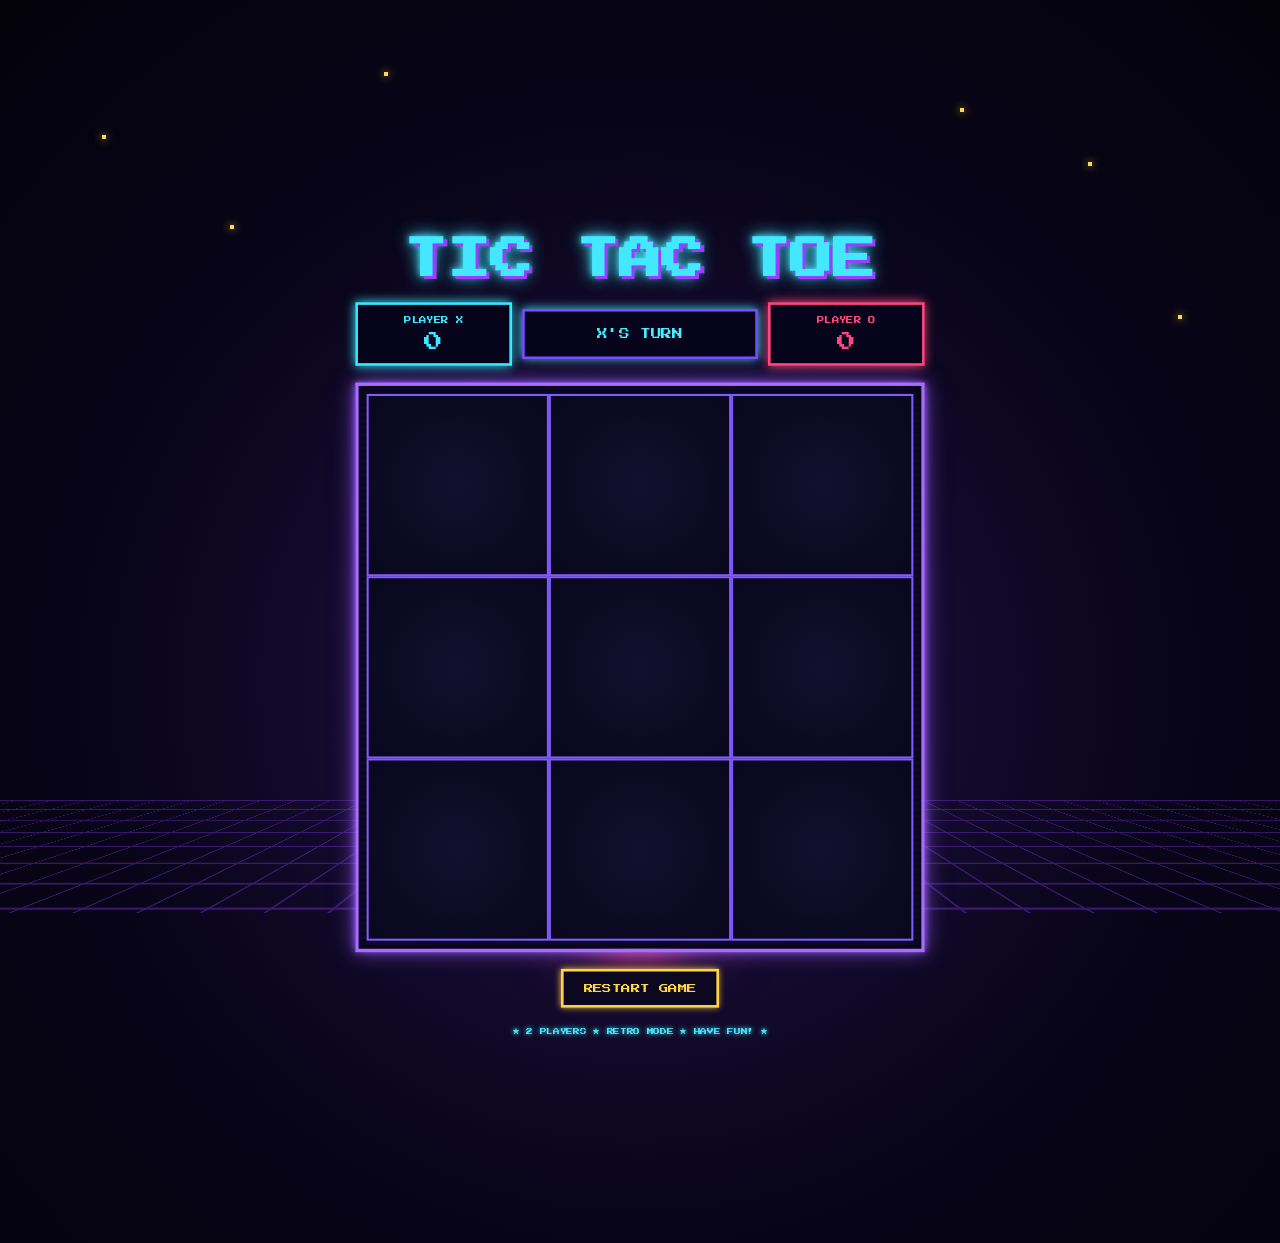
==== Tic Tac Toe.html @ 78d06068 "Add initial implementation of Tic Tac Toe game" ====
<!DOCTYPE html>
<html lang="en">
<head>
<meta charset="UTF-8">
<meta name="viewport" content="width=device-width, initial-scale=1.0">

<title>Retro Tic Tac Toe</title>

<style>
@import url('https://fonts.googleapis.com/css2?family=Press+Start+2P&display=swap');

* {
    box-sizing: border-box;
}

body {
    margin: 0;
    min-height: 100vh;
    overflow-x: hidden;
    display: flex;
    justify-content: center;
    align-items: center;

    background:
        radial-gradient(circle at 50% 55%, #25134d 0%, #09051a 55%, #03020b 100%);

    color: white;
    font-family: "Press Start 2P", monospace;
}

/* =========================
   BACKGROUND
========================= */

body::before {
    content: "";
    position: fixed;
    inset: 0;
    pointer-events: none;

    background:
        linear-gradient(
            transparent 95%,
            rgba(0, 255, 255, 0.08) 96%
        );

    background-size: 100% 5px;
    z-index: 10;
}

.stars {
    position: fixed;
    inset: 0;
    pointer-events: none;
}

.star {
    position: absolute;
    width: 4px;
    height: 4px;
    background: #ffd84d;
    box-shadow: 0 0 8px #ffd84d;
    animation: blink 1.5s infinite alternate;
}

.star:nth-child(1) { left: 8%; top: 15%; }
.star:nth-child(2) { left: 18%; top: 25%; }
.star:nth-child(3) { left: 85%; top: 18%; }
.star:nth-child(4) { left: 92%; top: 35%; }
.star:nth-child(5) { left: 75%; top: 12%; }
.star:nth-child(6) { left: 30%; top: 8%; }

@keyframes blink {
    from { opacity: .25; }
    to { opacity: 1; }
}

/* =========================
   GAME CONTAINER
========================= */

.game {
    width: min(95vw, 850px);
    text-align: center;
    position: relative;
    z-index: 2;

    transform: scale(0.67);
    transform-origin: center center;
}

/* =========================
   TITLE
========================= */

.title {
    font-size: clamp(28px, 7vw, 64px);
    margin-bottom: 25px;
    line-height: 1.2;

    color: #43e8ff;

    text-shadow:
        5px 5px 0 #9b3cff,
        0 0 10px #43e8ff,
        0 0 25px #43e8ff;

    animation: titleGlow 2s infinite alternate;
}

@keyframes titleGlow {
    from {
        filter: brightness(.9);
    }
    to {
        filter: brightness(1.25);
    }
}

/* =========================
   SCORE / STATUS
========================= */

.top {
    display: grid;
    grid-template-columns: 1fr 1.5fr 1fr;
    gap: 15px;
    align-items: center;
    margin-bottom: 25px;
}

.panel {
    padding: 18px 10px;
    border: 4px solid;
    background: rgba(5, 4, 25, .85);
    box-shadow: 0 0 15px currentColor;
}

.player-x {
    color: #37eaff;
    border-color: #37eaff;
}

.player-o {
    color: #ff477e;
    border-color: #ff477e;
}

.panel-title {
    font-size: 11px;
    margin-bottom: 12px;
}

.score {
    font-size: 28px;
}

.status {
    min-height: 75px;

    display: flex;
    justify-content: center;
    align-items: center;

    color: #42efff;
    border-color: #784cff;
}

/* =========================
   BOARD
========================= */

.board-wrapper {
    padding: 12px;

    border: 5px solid #a96cff;

    background:
        repeating-linear-gradient(
            0deg,
            #0b0924,
            #0b0924 5px,
            #0f0c2e 5px,
            #0f0c2e 10px
        );

    box-shadow:
        0 0 10px #9b5cff,
        0 0 30px rgba(155, 92, 255, .7),
        inset 0 0 20px #050313;
}

/* Board itself */

.board {
    display: grid;
    grid-template-columns: repeat(3, 1fr);
    aspect-ratio: 1;
}

/* Cells */

.cell {
    position: relative;

    border: 3px solid #805cff;
    background:
        radial-gradient(
            circle,
            #12102d 0%,
            #08071d 100%
        );

    color: white;

    font-family: "Press Start 2P", monospace;
    font-size: clamp(40px, 10vw, 80px);

    cursor: pointer;

    transition:
        transform .1s,
        background .2s,
        box-shadow .2s;
}

.cell:hover {
    background: #191440;

    box-shadow:
        inset 0 0 25px rgba(0, 255, 255, .25);

    transform: scale(.97);
}

/* X */

.cell.x {
    color: #39eaff;

    text-shadow:
        0 0 5px #39eaff,
        0 0 15px #39eaff,
        0 0 30px #39eaff;

    animation: pop .2s ease-out;
}

/* O */

.cell.o {
    color: #ff477e;

    text-shadow:
        0 0 5px #ff477e,
        0 0 15px #ff477e,
        0 0 30px #ff477e;

    animation: pop .2s ease-out;
}

@keyframes pop {
    0% {
        transform: scale(.3);
    }

    70% {
        transform: scale(1.15);
    }

    100% {
        transform: scale(1);
    }
}

/* Winning cells */

.cell.win {
    background: #30235e;

    animation:
        winner .5s infinite alternate;
}

@keyframes winner {
    from {
        box-shadow:
            inset 0 0 10px #ffe34d;
    }

    to {
        box-shadow:
            inset 0 0 35px #ffe34d,
            0 0 20px #ffe34d;
    }
}

/* =========================
   RESTART
========================= */

.restart {
    margin-top: 25px;

    padding: 18px 30px;

    border: 4px solid #ffd447;

    background: #0b0820;

    color: #ffd447;

    font-family: "Press Start 2P", monospace;
    font-size: 14px;

    cursor: pointer;

    box-shadow:
        0 0 10px #ffd447;

    transition: .15s;
}

.restart:hover {
    background: #ffd447;
    color: #080515;

    box-shadow:
        0 0 25px #ffd447;

    transform: translateY(-3px);
}

.restart:active {
    transform: translateY(2px);
}

/* =========================
   FOOTER
========================= */

.footer {
    margin-top: 25px;

    color: #45eaff;

    font-size: 10px;
    line-height: 2;

    text-shadow: 0 0 8px #45eaff;
}

/* =========================
   RETRO SUN
========================= */

.sun {
    position: fixed;

    width: 180px;
    height: 180px;

    left: 50%;
    bottom: -50px;

    transform: translateX(-50%);

    border-radius: 50%;

    background:
        repeating-linear-gradient(
            0deg,
            #ffdd45 0px,
            #ff9d3c 10px,
            #ff477e 20px
        );

    box-shadow:
        0 0 30px #ff477e,
        0 0 70px rgba(255, 71, 126, .5);

    z-index: -2;
}

/* =========================
   SYNTHWAVE GRID
========================= */

.grid-floor {
    position: fixed;

    left: -20%;
    right: -20%;
    bottom: -30px;

    height: 180px;

    background:
        linear-gradient(#8b38ff 2px, transparent 2px),
        linear-gradient(90deg, #8b38ff 2px, transparent 2px);

    background-size: 45px 25px;

    transform:
        perspective(250px)
        rotateX(55deg);

    opacity: .35;

    z-index: -1;
}

/* =========================
   MOBILE
========================= */

@media (max-width: 650px) {

    .game {
        width: 94vw;
    }

    .top {
        grid-template-columns: 1fr;
        gap: 8px;
    }

    .status {
        order: -1;
    }

    .panel {
        padding: 12px;
    }

    .panel-title {
        font-size: 9px;
    }

    .score {
        font-size: 20px;
    }

    .board-wrapper {
        padding: 7px;
    }

    .cell {
        border-width: 2px;
    }

    .restart {
        font-size: 10px;
        padding: 15px 20px;
    }

    .footer {
        font-size: 7px;
    }
}
</style>
</head>

<body>

<div class="stars">
    <div class="star"></div>
    <div class="star"></div>
    <div class="star"></div>
    <div class="star"></div>
    <div class="star"></div>
    <div class="star"></div>
</div>

<div class="sun"></div>
<div class="grid-floor"></div>

<main class="game">

    <h1 class="title">TIC TAC TOE</h1>

    <section class="top">

        <div class="panel player-x">
            <div class="panel-title">PLAYER X</div>
            <div class="score" id="scoreX">0</div>
        </div>

        <div class="panel status" id="status">
            X'S TURN
        </div>

        <div class="panel player-o">
            <div class="panel-title">PLAYER O</div>
            <div class="score" id="scoreO">0</div>
        </div>

    </section>

    <div class="board-wrapper">

        <div class="board">

            <button class="cell" data-index="0"></button>
            <button class="cell" data-index="1"></button>
            <button class="cell" data-index="2"></button>

            <button class="cell" data-index="3"></button>
            <button class="cell" data-index="4"></button>
            <button class="cell" data-index="5"></button>

            <button class="cell" data-index="6"></button>
            <button class="cell" data-index="7"></button>
            <button class="cell" data-index="8"></button>

        </div>

    </div>

    <button class="restart" id="restart">
        RESTART GAME
    </button>

    <div class="footer">
        ★ 2 PLAYERS ★ RETRO MODE ★ HAVE FUN! ★
    </div>

</main>

<script>

const cells = document.querySelectorAll(".cell");
const status = document.getElementById("status");

const scoreX = document.getElementById("scoreX");
const scoreO = document.getElementById("scoreO");

const restart = document.getElementById("restart");

let board = [
    "", "", "",
    "", "", "",
    "", "", ""
];

let currentPlayer = "X";
let gameOver = false;

let scores = {
    X: 0,
    O: 0
};

const winningPatterns = [

    [0, 1, 2],
    [3, 4, 5],
    [6, 7, 8],

    [0, 3, 6],
    [1, 4, 7],
    [2, 5, 8],

    [0, 4, 8],
    [2, 4, 6]

];

/* =========================
   PLAYER MOVE
========================= */

cells.forEach((cell) => {

    cell.addEventListener("click", () => {

        const index = Number(cell.dataset.index);

        if (gameOver) return;

        if (board[index] !== "") return;

        board[index] = currentPlayer;

        cell.textContent = currentPlayer;

        cell.classList.add(
            currentPlayer === "X" ? "x" : "o"
        );

        checkGame();

    });

});

/* =========================
   CHECK GAME
========================= */

function checkGame() {

    for (const pattern of winningPatterns) {

        const [a, b, c] = pattern;

        if (
            board[a] !== "" &&
            board[a] === board[b] &&
            board[b] === board[c]
        ) {

            gameOver = true;

            pattern.forEach(index => {
                cells[index].classList.add("win");
            });

            scores[currentPlayer]++;

            scoreX.textContent = scores.X;
            scoreO.textContent = scores.O;

            status.textContent =
                currentPlayer + " WINS! ★";

            return;
        }
    }

    /* DRAW */

    if (!board.includes("")) {

        gameOver = true;

        status.textContent = "DRAW! ★";

        return;
    }

    /* CHANGE PLAYER */

    currentPlayer =
        currentPlayer === "X" ? "O" : "X";

    status.textContent =
        currentPlayer + "'S TURN";

}

/* =========================
   RESTART
========================= */

restart.addEventListener("click", () => {

    board = [
        "", "", "",
        "", "", "",
        "", "", ""
    ];

    currentPlayer = "X";
    gameOver = false;

    cells.forEach(cell => {

        cell.textContent = "";

        cell.classList.remove(
            "x",
            "o",
            "win"
        );

    });

    status.textContent = "X'S TURN";

});

</script>

</body>
</html>
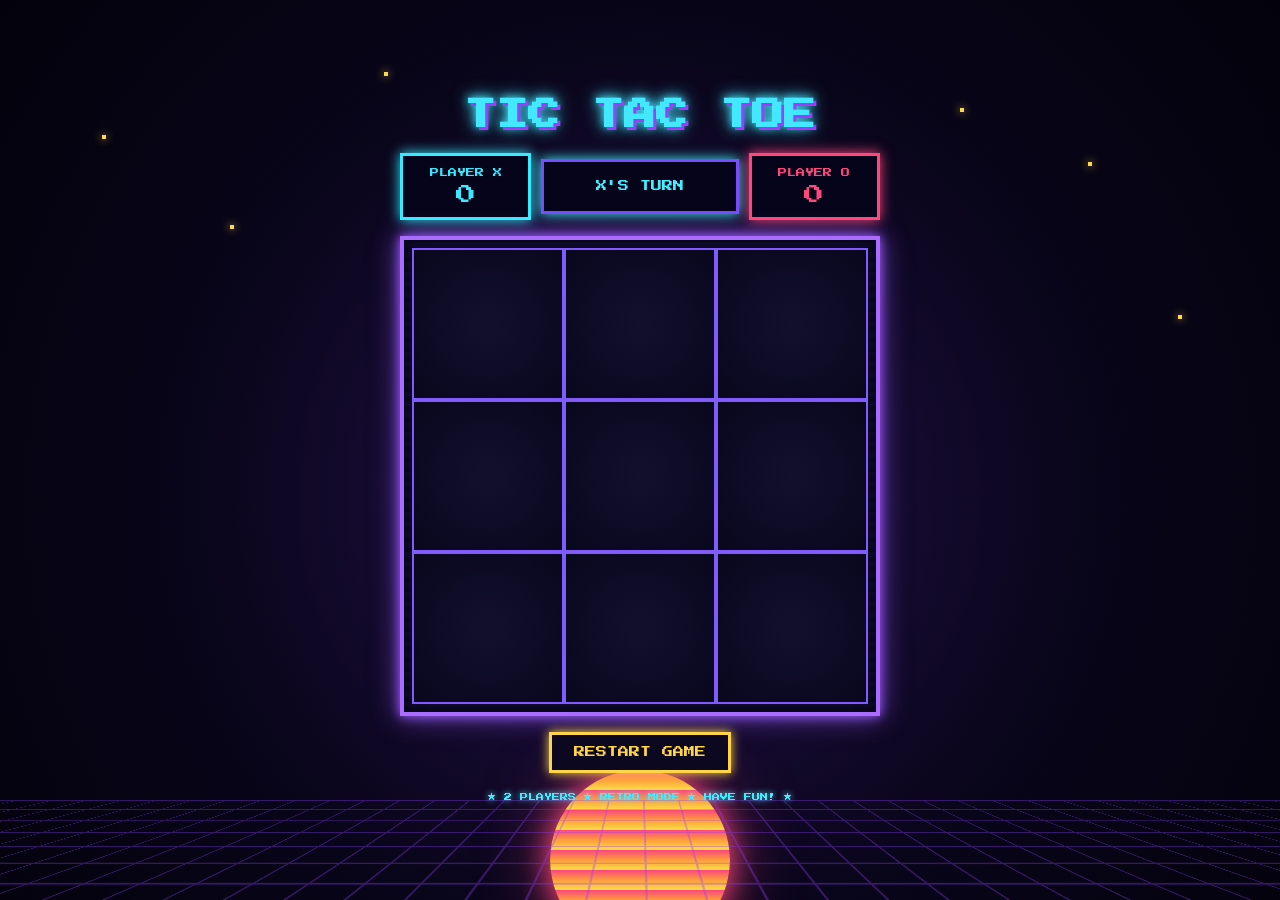
==== commit eabfaea4: "Refactor styles for improved layout and responsiveness Adjusted styles for better responsiveness and" ====
--- a/Tic Tac Toe.html
+++ b/Tic Tac Toe.html
@@ -11,6 +11,10 @@
 
 * {
     box-sizing: border-box;
+}
+
+html, body {
+    height: 100%;
 }
 
 body {
@@ -20,6 +24,7 @@
     display: flex;
     justify-content: center;
     align-items: center;
+    padding: 16px;
 
     background:
         radial-gradient(circle at 50% 55%, #25134d 0%, #09051a 55%, #03020b 100%);
@@ -77,16 +82,17 @@
 
 /* =========================
    GAME CONTAINER
+   (sized with clamp()/vh instead of a blanket
+   transform:scale so it fits laptop screens
+   without ever overflowing or getting tiny)
 ========================= */
 
 .game {
-    width: min(95vw, 850px);
+    width: min(90vw, 480px);
+    max-height: 94vh;
     text-align: center;
     position: relative;
     z-index: 2;
-
-    transform: scale(0.67);
-    transform-origin: center center;
 }
 
 /* =========================
@@ -94,16 +100,16 @@
 ========================= */
 
 .title {
-    font-size: clamp(28px, 7vw, 64px);
-    margin-bottom: 25px;
-    line-height: 1.2;
+    font-size: clamp(18px, 4vw, 32px);
+    margin: 0 0 16px;
+    line-height: 1.3;
 
     color: #43e8ff;
 
     text-shadow:
-        5px 5px 0 #9b3cff,
-        0 0 10px #43e8ff,
-        0 0 25px #43e8ff;
+        3px 3px 0 #9b3cff,
+        0 0 8px #43e8ff,
+        0 0 18px #43e8ff;
 
     animation: titleGlow 2s infinite alternate;
 }
@@ -124,16 +130,16 @@
 .top {
     display: grid;
     grid-template-columns: 1fr 1.5fr 1fr;
-    gap: 15px;
+    gap: 10px;
     align-items: center;
-    margin-bottom: 25px;
+    margin-bottom: 16px;
 }
 
 .panel {
-    padding: 18px 10px;
-    border: 4px solid;
+    padding: 12px 6px;
+    border: 3px solid;
     background: rgba(5, 4, 25, .85);
-    box-shadow: 0 0 15px currentColor;
+    box-shadow: 0 0 12px currentColor;
 }
 
 .player-x {
@@ -147,16 +153,18 @@
 }
 
 .panel-title {
+    font-size: 9px;
+    margin-bottom: 8px;
+}
+
+.score {
+    font-size: 20px;
+}
+
+.status {
+    min-height: 55px;
     font-size: 11px;
-    margin-bottom: 12px;
-}
-
-.score {
-    font-size: 28px;
-}
-
-.status {
-    min-height: 75px;
+    padding: 8px 4px;
 
     display: flex;
     justify-content: center;
@@ -171,9 +179,9 @@
 ========================= */
 
 .board-wrapper {
-    padding: 12px;
-
-    border: 5px solid #a96cff;
+    padding: 8px;
+
+    border: 4px solid #a96cff;
 
     background:
         repeating-linear-gradient(
@@ -186,8 +194,8 @@
 
     box-shadow:
         0 0 10px #9b5cff,
-        0 0 30px rgba(155, 92, 255, .7),
-        inset 0 0 20px #050313;
+        0 0 25px rgba(155, 92, 255, .7),
+        inset 0 0 18px #050313;
 }
 
 /* Board itself */
@@ -203,7 +211,7 @@
 .cell {
     position: relative;
 
-    border: 3px solid #805cff;
+    border: 2px solid #805cff;
     background:
         radial-gradient(
             circle,
@@ -214,7 +222,7 @@
     color: white;
 
     font-family: "Press Start 2P", monospace;
-    font-size: clamp(40px, 10vw, 80px);
+    font-size: clamp(24px, 6vw, 44px);
 
     cursor: pointer;
 
@@ -228,7 +236,7 @@
     background: #191440;
 
     box-shadow:
-        inset 0 0 25px rgba(0, 255, 255, .25);
+        inset 0 0 20px rgba(0, 255, 255, .25);
 
     transform: scale(.97);
 }
@@ -240,8 +248,8 @@
 
     text-shadow:
         0 0 5px #39eaff,
-        0 0 15px #39eaff,
-        0 0 30px #39eaff;
+        0 0 12px #39eaff,
+        0 0 24px #39eaff;
 
     animation: pop .2s ease-out;
 }
@@ -253,8 +261,8 @@
 
     text-shadow:
         0 0 5px #ff477e,
-        0 0 15px #ff477e,
-        0 0 30px #ff477e;
+        0 0 12px #ff477e,
+        0 0 24px #ff477e;
 
     animation: pop .2s ease-out;
 }
@@ -290,8 +298,8 @@
 
     to {
         box-shadow:
-            inset 0 0 35px #ffe34d,
-            0 0 20px #ffe34d;
+            inset 0 0 30px #ffe34d,
+            0 0 18px #ffe34d;
     }
 }
 
@@ -300,18 +308,18 @@
 ========================= */
 
 .restart {
-    margin-top: 25px;
-
-    padding: 18px 30px;
-
-    border: 4px solid #ffd447;
+    margin-top: 16px;
+
+    padding: 12px 22px;
+
+    border: 3px solid #ffd447;
 
     background: #0b0820;
 
     color: #ffd447;
 
     font-family: "Press Start 2P", monospace;
-    font-size: 14px;
+    font-size: 11px;
 
     cursor: pointer;
 
@@ -326,9 +334,9 @@
     color: #080515;
 
     box-shadow:
-        0 0 25px #ffd447;
-
-    transform: translateY(-3px);
+        0 0 20px #ffd447;
+
+    transform: translateY(-2px);
 }
 
 .restart:active {
@@ -340,14 +348,14 @@
 ========================= */
 
 .footer {
-    margin-top: 25px;
+    margin-top: 16px;
 
     color: #45eaff;
 
-    font-size: 10px;
+    font-size: 8px;
     line-height: 2;
 
-    text-shadow: 0 0 8px #45eaff;
+    text-shadow: 0 0 6px #45eaff;
 }
 
 /* =========================
@@ -411,10 +419,66 @@
 }
 
 /* =========================
+   SMALL LAPTOP / SHORT VIEWPORTS
+   (kicks in when vertical space is tight —
+   typical 13"-14" laptop windows)
+========================= */
+
+@media (max-height: 760px) {
+
+    .title {
+        font-size: clamp(16px, 3vw, 26px);
+        margin-bottom: 10px;
+    }
+
+    .top {
+        margin-bottom: 10px;
+        gap: 8px;
+    }
+
+    .panel {
+        padding: 8px 6px;
+    }
+
+    .panel-title {
+        font-size: 8px;
+        margin-bottom: 5px;
+    }
+
+    .score {
+        font-size: 16px;
+    }
+
+    .status {
+        min-height: 42px;
+        font-size: 9px;
+    }
+
+    .board-wrapper {
+        padding: 6px;
+    }
+
+    .cell {
+        font-size: clamp(20px, 5vw, 34px);
+    }
+
+    .restart {
+        margin-top: 10px;
+        padding: 9px 16px;
+        font-size: 9px;
+    }
+
+    .footer {
+        margin-top: 10px;
+        font-size: 7px;
+    }
+}
+
+/* =========================
    MOBILE
 ========================= */
 
-@media (max-width: 650px) {
+@media (max-width: 480px) {
 
     .game {
         width: 94vw;
@@ -427,31 +491,6 @@
 
     .status {
         order: -1;
-    }
-
-    .panel {
-        padding: 12px;
-    }
-
-    .panel-title {
-        font-size: 9px;
-    }
-
-    .score {
-        font-size: 20px;
-    }
-
-    .board-wrapper {
-        padding: 7px;
-    }
-
-    .cell {
-        border-width: 2px;
-    }
-
-    .restart {
-        font-size: 10px;
-        padding: 15px 20px;
     }
 
     .footer {
